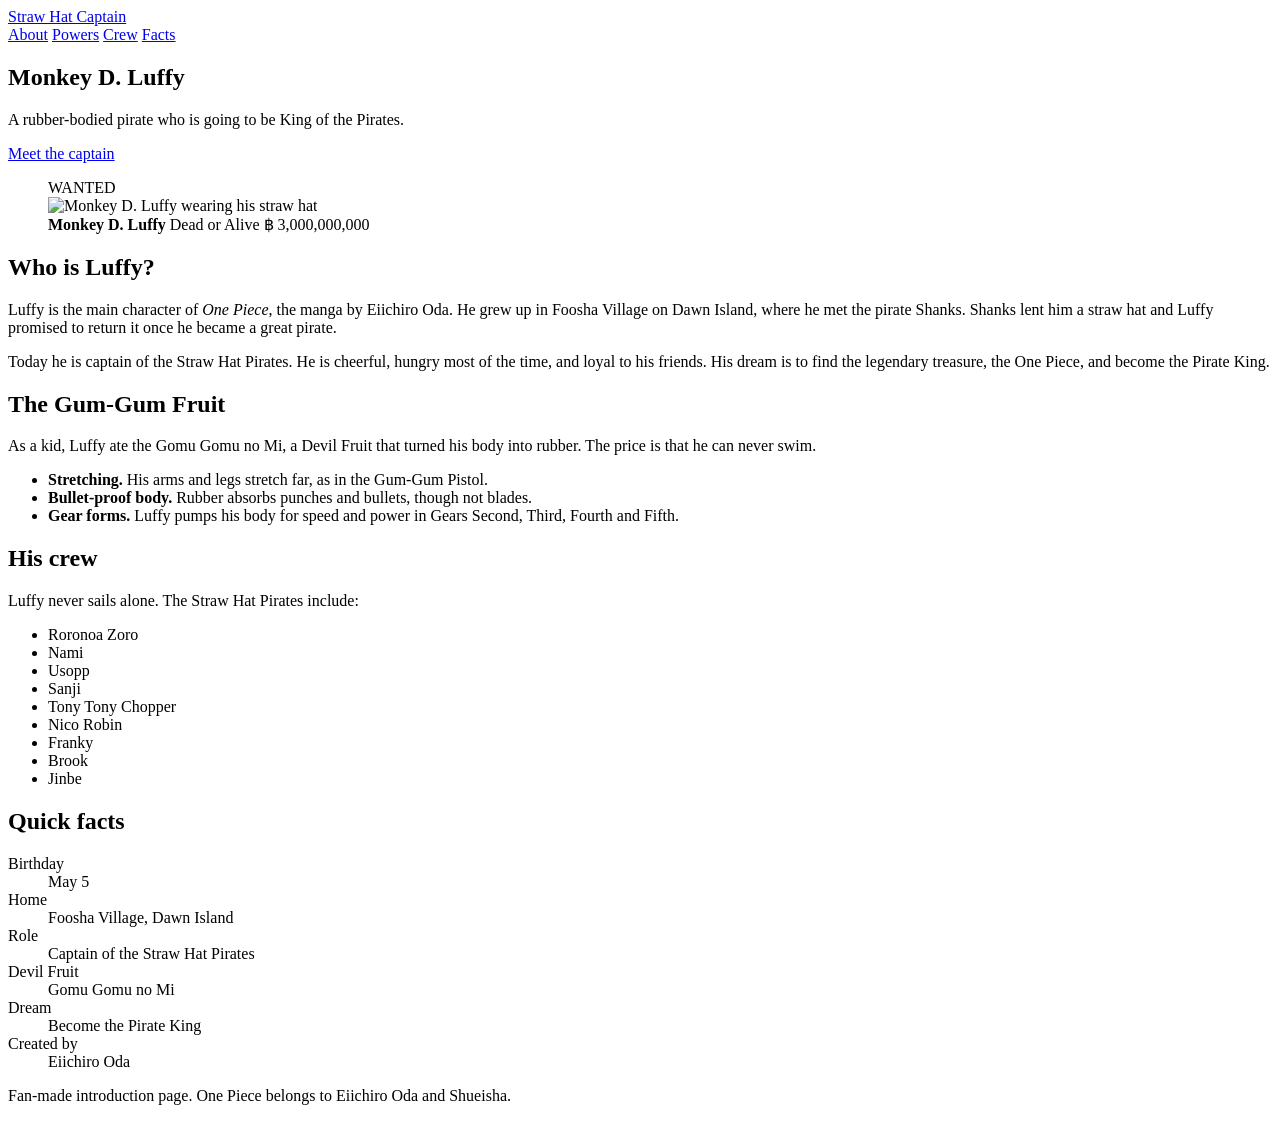
==== HTML/index.html @ 8cb4757f "Add files via upload" ====
<!DOCTYPE html>
<html lang="en">
<head>
  <meta charset="UTF-8">
  <meta name="viewport" content="width=device-width, initial-scale=1.0">
  <title>Monkey D. Luffy | Introduction</title>
  <link rel="preconnect" href="https://fonts.googleapis.com">
  <link href="https://fonts.googleapis.com/css2?family=Bowlby+One&family=Nunito:wght@400;700&display=swap" rel="stylesheet">
  <link rel="stylesheet" href="../css/style.css">
</head>
<body>

  <header class="topbar">
    <a href="#home" class="brand">Straw Hat Captain</a>
    <nav>
      <a href="#about">About</a>
      <a href="#powers">Powers</a>
      <a href="#crew">Crew</a>
      <a href="#facts">Facts</a>
    </nav>
  </header>

  <main>
    <!-- HERO -->
    <section class="hero" id="home">
      <div class="hero-text">
        <h1>Monkey D. Luffy</h1>
        <p class="tagline">A rubber-bodied pirate who is going to be King of the Pirates.</p>
        <a class="btn" href="#about">Meet the captain</a>
      </div>

      <figure class="poster">
        <div class="poster-title">WANTED</div>
        <div class="poster-photo">
          <!-- Save your Luffy picture as images/luffy.jpg (one folder up from this file) -->
          <img src="../images/images.jpg" alt="Monkey D. Luffy wearing his straw hat">
        </div>
        <figcaption>
          <strong>Monkey D. Luffy</strong>
          <span>Dead or Alive</span>
          <span class="bounty">฿ 3,000,000,000</span>
        </figcaption>
      </figure>
    </section>

    <!-- ABOUT -->
    <section class="section" id="about">
      <h2>Who is Luffy?</h2>
      <p>
        Luffy is the main character of <em>One Piece</em>, the manga by Eiichiro Oda.
        He grew up in Foosha Village on Dawn Island, where he met the pirate Shanks.
        Shanks lent him a straw hat and Luffy promised to return it once he became a great pirate.
      </p>
      <p>
        Today he is captain of the Straw Hat Pirates. He is cheerful, hungry
        most of the time, and loyal to his friends. His dream is to find the
        legendary treasure, the One Piece, and become the Pirate King.
      </p>
    </section>

    <!-- POWERS -->
    <section class="section" id="powers">
      <h2>The Gum-Gum Fruit</h2>
      <p>As a kid, Luffy ate the Gomu Gomu no Mi, a Devil Fruit that turned his body into rubber. The price is that he can never swim.</p>
      <ul class="powers">
        <li><strong>Stretching.</strong> His arms and legs stretch far, as in the Gum-Gum Pistol.</li>
        <li><strong>Bullet-proof body.</strong> Rubber absorbs punches and bullets, though not blades.</li>
        <li><strong>Gear forms.</strong> Luffy pumps his body for speed and power in Gears Second, Third, Fourth and Fifth.</li>
      </ul>
    </section>

    <!-- CREW -->
    <section class="section" id="crew">
      <h2>His crew</h2>
      <p>Luffy never sails alone. The Straw Hat Pirates include:</p>
      <ul class="crew">
        <li>Roronoa Zoro</li>
        <li>Nami</li>
        <li>Usopp</li>
        <li>Sanji</li>
        <li>Tony Tony Chopper</li>
        <li>Nico Robin</li>
        <li>Franky</li>
        <li>Brook</li>
        <li>Jinbe</li>
      </ul>
    </section>

    <!-- FACTS -->
    <section class="section" id="facts">
      <h2>Quick facts</h2>
      <dl class="facts">
        <dt>Birthday</dt><dd>May 5</dd>
        <dt>Home</dt><dd>Foosha Village, Dawn Island</dd>
        <dt>Role</dt><dd>Captain of the Straw Hat Pirates</dd>
        <dt>Devil Fruit</dt><dd>Gomu Gomu no Mi</dd>
        <dt>Dream</dt><dd>Become the Pirate King</dd>
        <dt>Created by</dt><dd>Eiichiro Oda</dd>
      </dl>
    </section>
  </main>

  <footer>
    <p>Fan-made introduction page. One Piece belongs to Eiichiro Oda and Shueisha.</p>
  </footer>

</body>
</html>
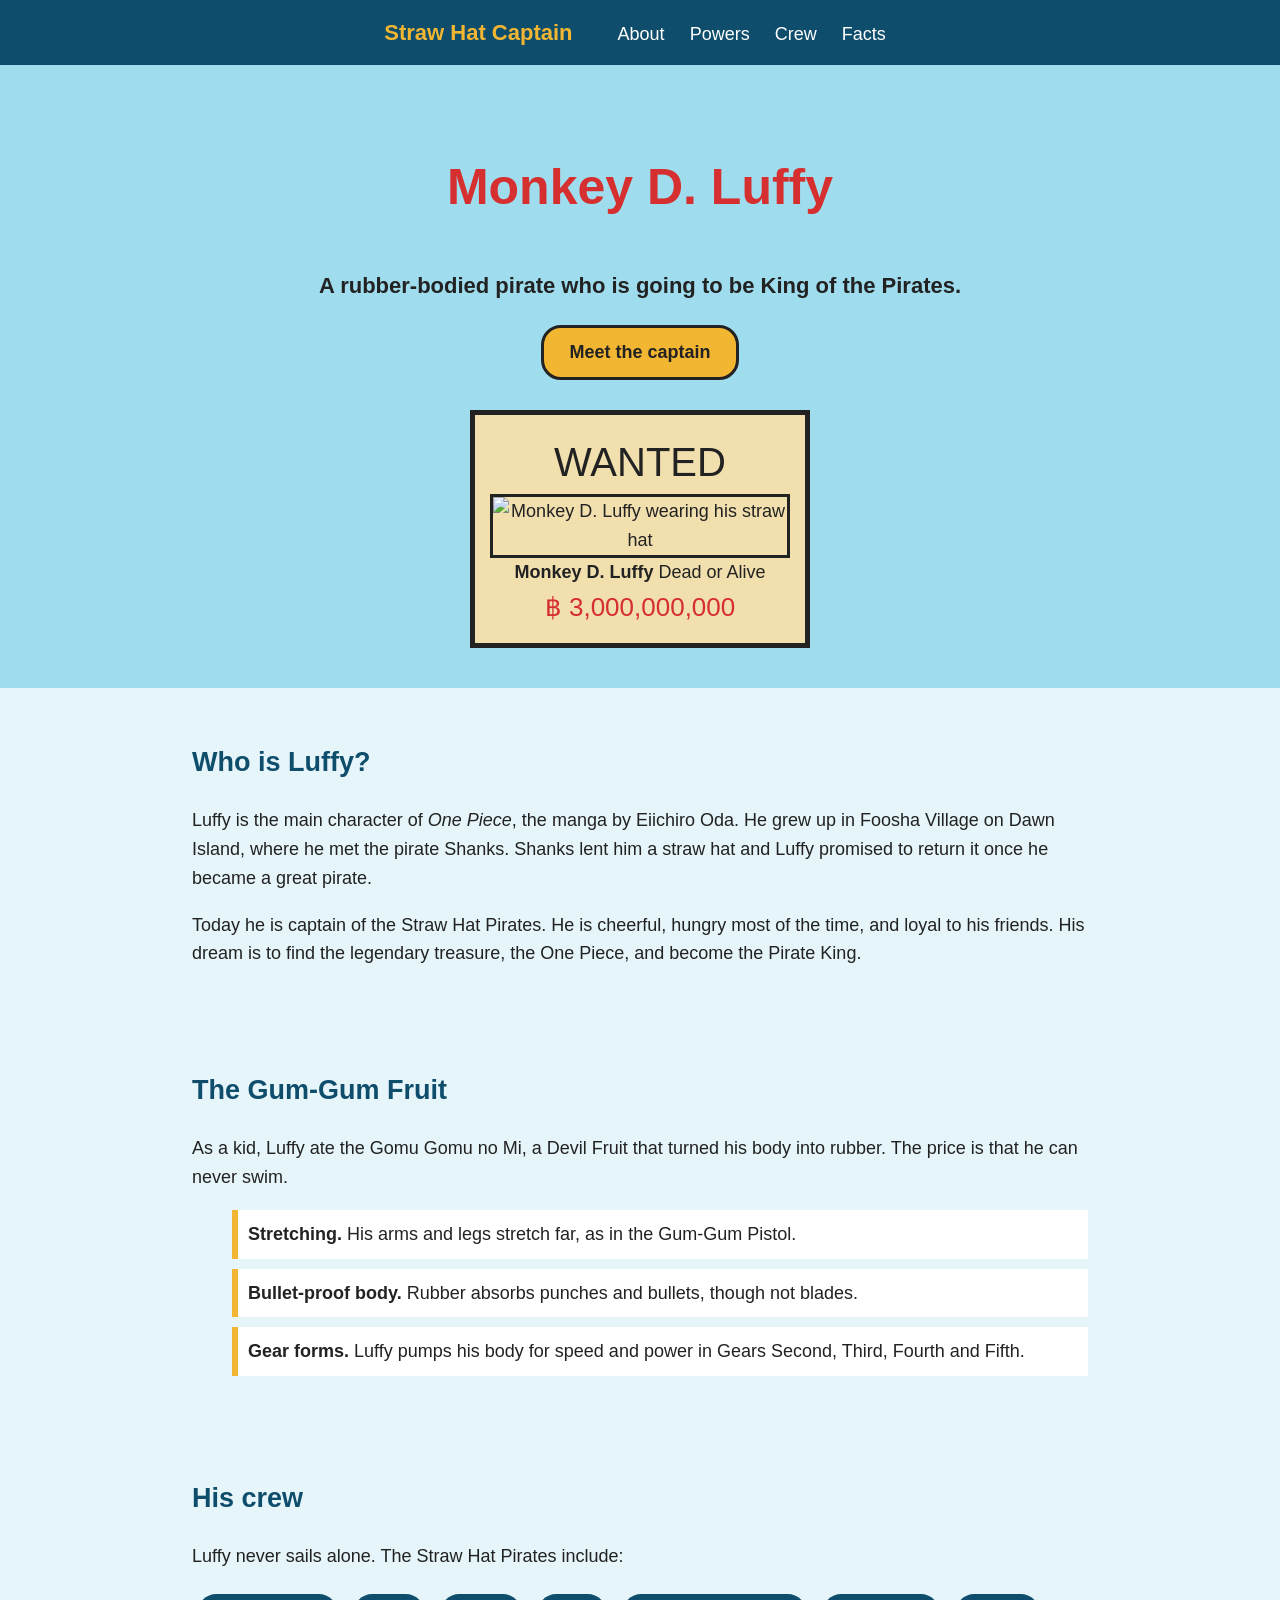
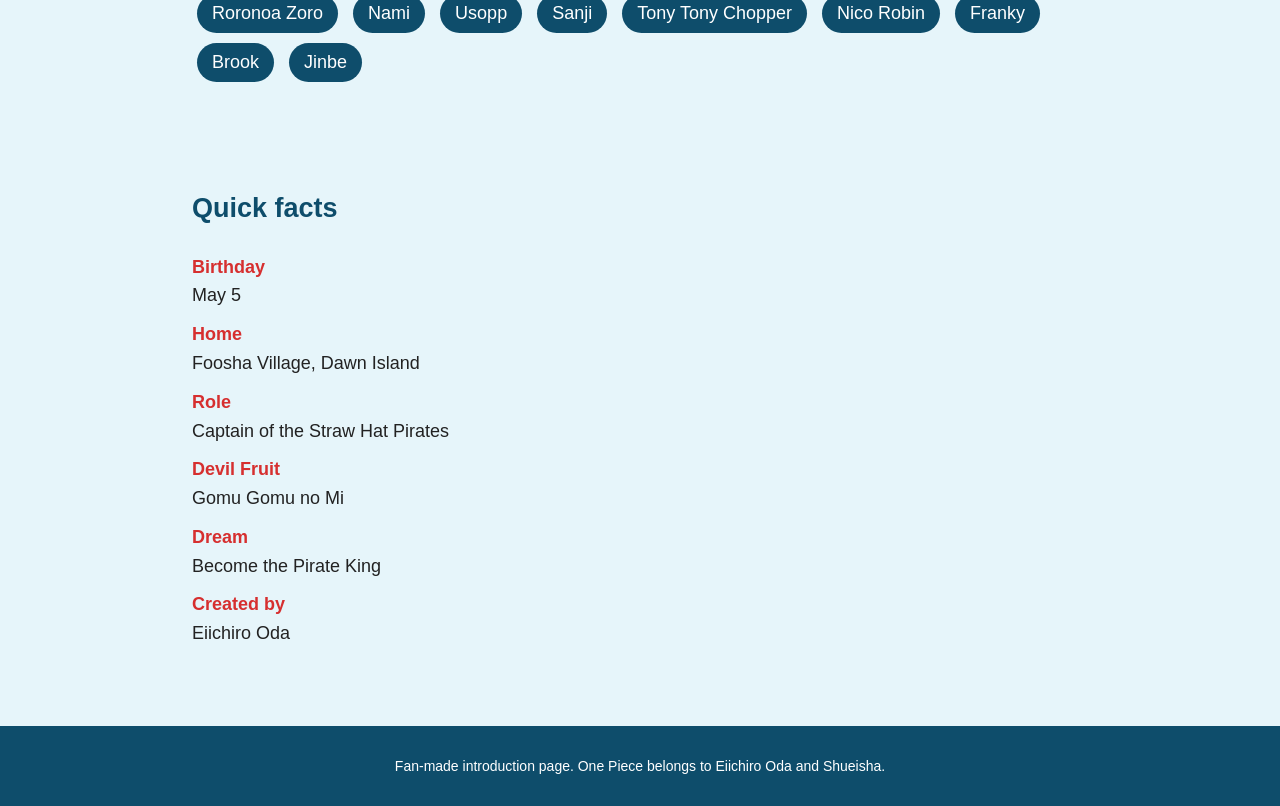
==== commit 09d55321: "Add files via upload" ====
--- a/HTML/index.html
+++ b/HTML/index.html
@@ -6,7 +6,7 @@
   <title>Monkey D. Luffy | Introduction</title>
   <link rel="preconnect" href="https://fonts.googleapis.com">
   <link href="https://fonts.googleapis.com/css2?family=Bowlby+One&family=Nunito:wght@400;700&display=swap" rel="stylesheet">
-  <link rel="stylesheet" href="../css/style.css">
+  <link rel="stylesheet" href="../CSS/style.css">
 </head>
 <body>
 
--- a/CSS/style.css
+++ b/CSS/style.css
@@ -0,0 +1,145 @@
+/* ----- Whole page ----- */
+body {
+  font-family: Arial, sans-serif;
+  font-size: 18px;
+  line-height: 1.6;
+  color: #222222;
+  background-color: #e6f5fa;
+  margin: 0;
+}
+
+h1, h2 {
+  font-family: Impact, Arial, sans-serif;
+  color: #0e4d6b;
+}
+
+/* ----- Top menu ----- */
+.topbar {
+  background-color: #0e4d6b;
+  padding: 15px;
+  text-align: center;
+}
+
+.brand {
+  color: #f2b632;
+  font-size: 22px;
+  font-weight: bold;
+  text-decoration: none;
+  margin-right: 30px;
+}
+
+.topbar nav {
+  display: inline;
+}
+
+.topbar nav a {
+  color: white;
+  text-decoration: none;
+  margin: 0 10px;
+}
+
+/* ----- Top part of the page ----- */
+.hero {
+  text-align: center;
+  padding: 40px 20px;
+  background-color: #9fdcee;
+}
+
+.hero h1 {
+  font-size: 50px;
+  color: #d62f2f;
+}
+
+.tagline {
+  font-size: 22px;
+  font-weight: bold;
+}
+
+.btn {
+  display: inline-block;
+  background-color: #f2b632;
+  color: #222222;
+  font-weight: bold;
+  text-decoration: none;
+  padding: 10px 25px;
+  border: 3px solid #222222;
+  border-radius: 20px;
+}
+
+/* ----- Wanted poster (your image is here) ----- */
+.poster {
+  background-color: #f1dfae;
+  border: 5px solid #222222;
+  width: 300px;
+  margin: 30px auto 0 auto;
+  padding: 15px;
+}
+
+.poster-title {
+  font-family: Impact, Arial, sans-serif;
+  font-size: 40px;
+}
+
+.poster-photo img {
+  width: 100%;
+  border: 3px solid #222222;
+}
+
+.bounty {
+  display: block;
+  font-family: Impact, Arial, sans-serif;
+  font-size: 26px;
+  color: #d62f2f;
+}
+
+/* ----- Sections ----- */
+.section {
+  width: 70%;
+  margin: 0 auto;
+  padding: 30px 0;
+}
+
+/* Powers list */
+.powers li {
+  background-color: white;
+  border-left: 6px solid #f2b632;
+  padding: 10px;
+  margin-bottom: 10px;
+  list-style: none;
+}
+
+/* Crew list */
+.crew {
+  padding: 0;
+}
+
+.crew li {
+  display: inline-block;
+  background-color: #0e4d6b;
+  color: white;
+  padding: 5px 15px;
+  margin: 5px;
+  border-radius: 20px;
+  list-style: none;
+}
+
+/* Quick facts */
+.facts dt {
+  font-weight: bold;
+  color: #d62f2f;
+  margin-top: 10px;
+}
+
+.facts dd {
+  margin-left: 0;
+}
+
+/* ----- Bottom of the page ----- */
+footer {
+  background-color: #0e4d6b;
+  color: white;
+  text-align: center;
+  padding: 15px;
+  margin-top: 30px;
+  font-size: 14px;
+}
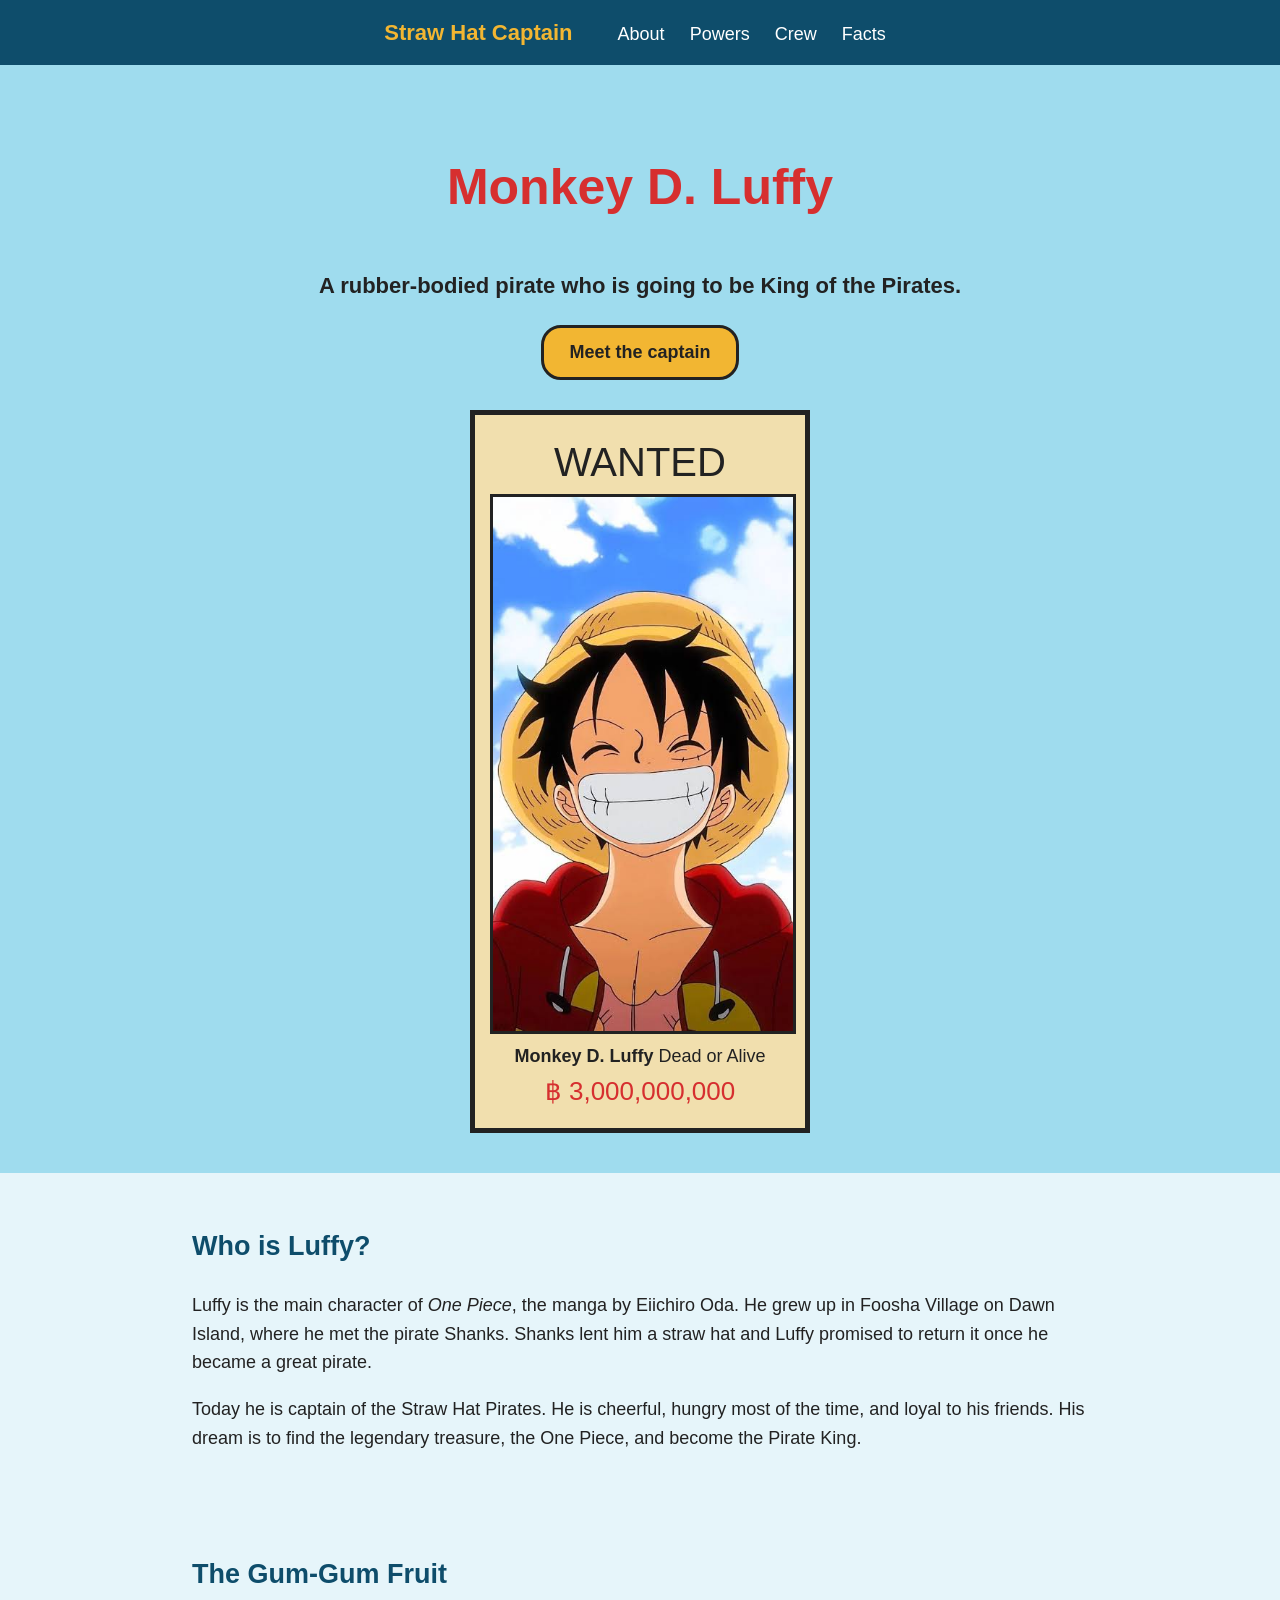
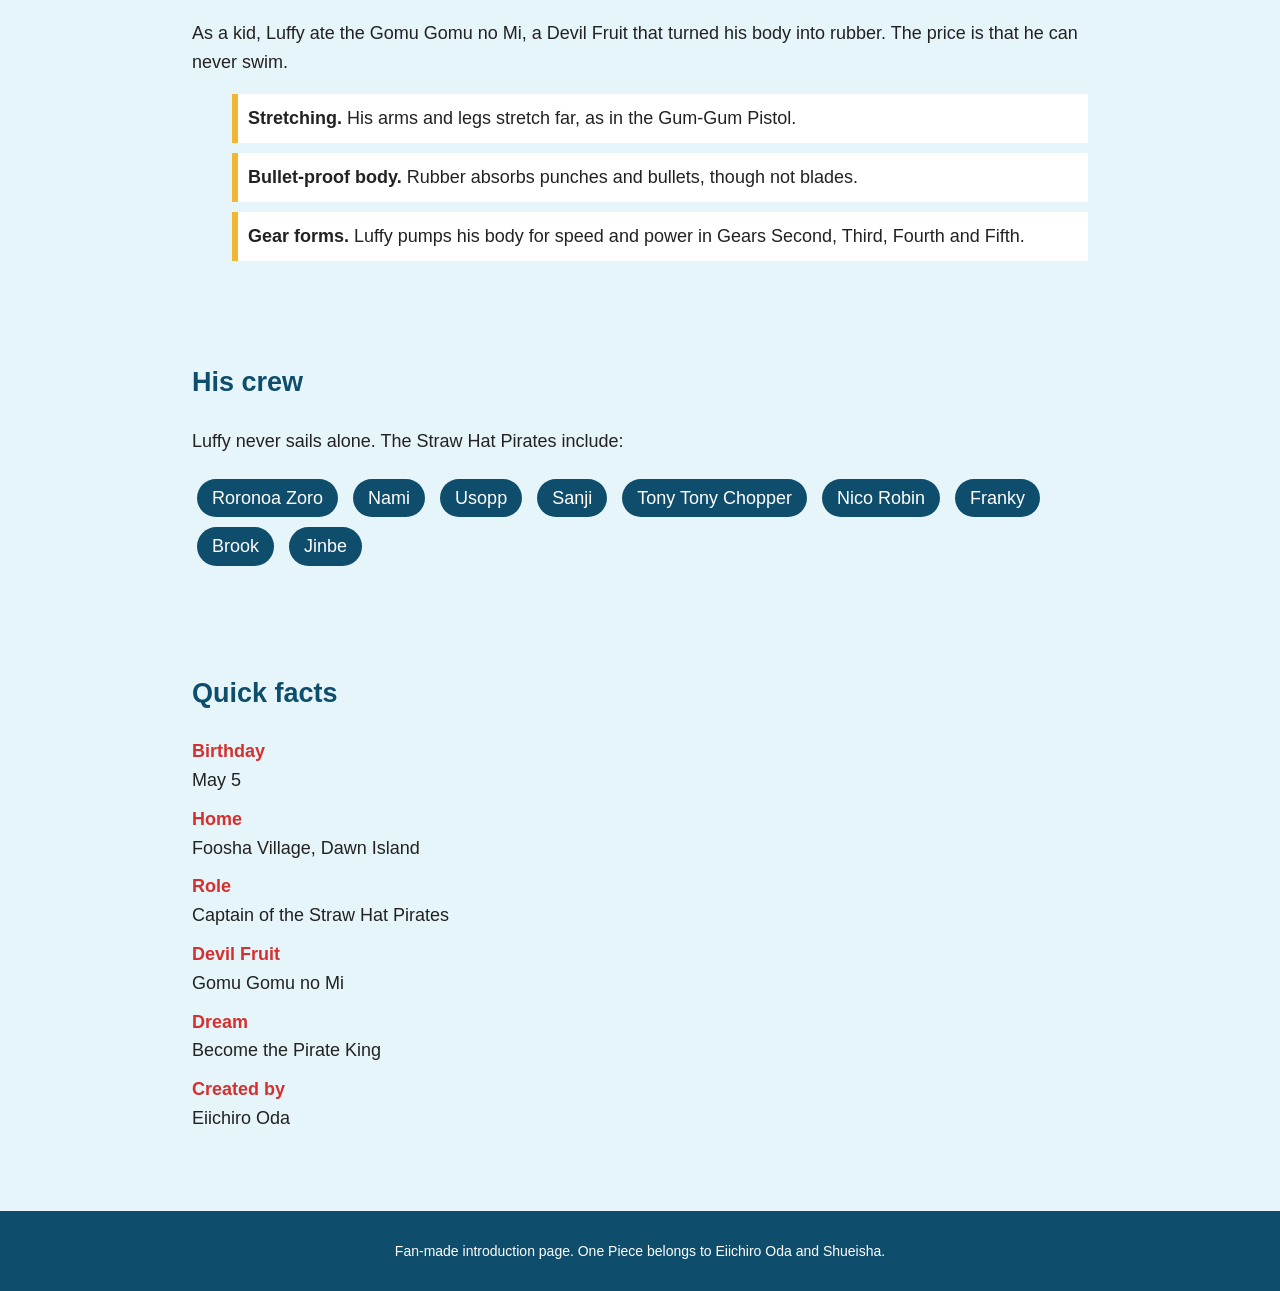
==== commit d12c3c16: "Add files via upload" ====
--- a/HTML/index.html
+++ b/HTML/index.html
@@ -4,8 +4,6 @@
   <meta charset="UTF-8">
   <meta name="viewport" content="width=device-width, initial-scale=1.0">
   <title>Monkey D. Luffy | Introduction</title>
-  <link rel="preconnect" href="https://fonts.googleapis.com">
-  <link href="https://fonts.googleapis.com/css2?family=Bowlby+One&family=Nunito:wght@400;700&display=swap" rel="stylesheet">
   <link rel="stylesheet" href="../CSS/style.css">
 </head>
 <body>
@@ -33,7 +31,7 @@
         <div class="poster-title">WANTED</div>
         <div class="poster-photo">
           <!-- Save your Luffy picture as images/luffy.jpg (one folder up from this file) -->
-          <img src="../images/images.jpg" alt="Monkey D. Luffy wearing his straw hat">
+          <img src="../IMAGES/images.jpg" alt="Monkey D. Luffy wearing his straw hat">
         </div>
         <figcaption>
           <strong>Monkey D. Luffy</strong>
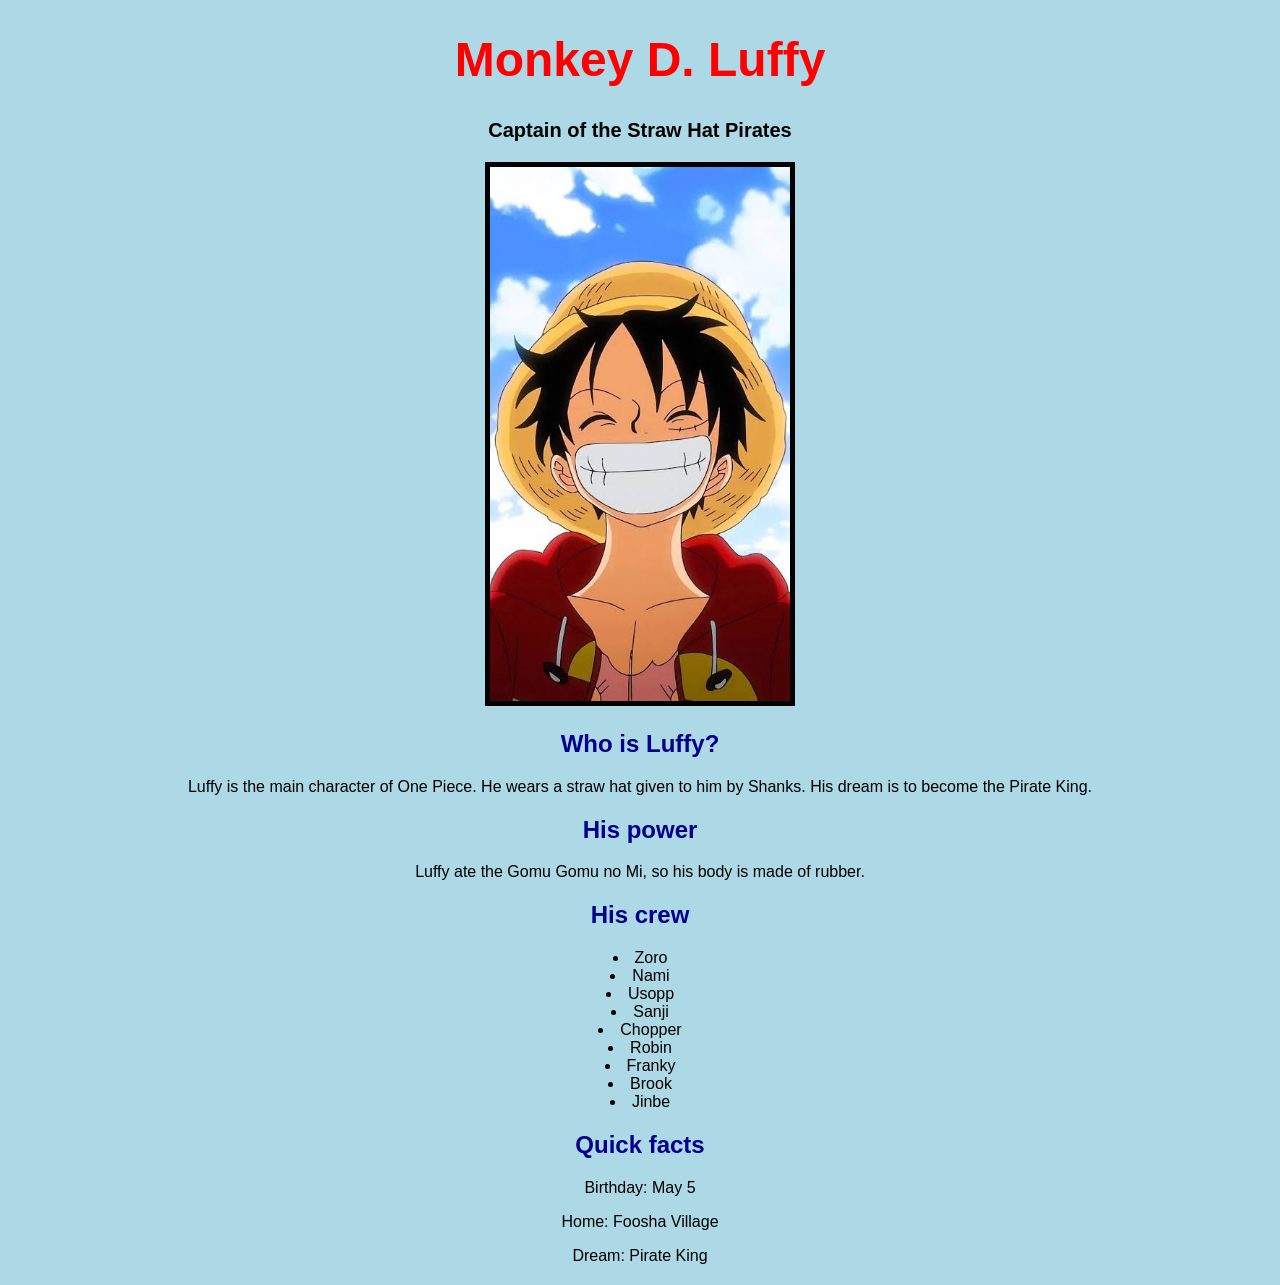
==== commit db35320b: "Add files via upload" ====
--- a/HTML/index.html
+++ b/HTML/index.html
@@ -1,106 +1,42 @@
 <!DOCTYPE html>
-<html lang="en">
+<html>
 <head>
-  <meta charset="UTF-8">
-  <meta name="viewport" content="width=device-width, initial-scale=1.0">
-  <title>Monkey D. Luffy | Introduction</title>
+  <title>Monkey D. Luffy</title>
   <link rel="stylesheet" href="../CSS/style.css">
 </head>
 <body>
 
-  <header class="topbar">
-    <a href="#home" class="brand">Straw Hat Captain</a>
-    <nav>
-      <a href="#about">About</a>
-      <a href="#powers">Powers</a>
-      <a href="#crew">Crew</a>
-      <a href="#facts">Facts</a>
-    </nav>
-  </header>
+  <h1>Monkey D. Luffy</h1>
+  <p class="tagline">Captain of the Straw Hat Pirates</p>
 
-  <main>
-    <!-- HERO -->
-    <section class="hero" id="home">
-      <div class="hero-text">
-        <h1>Monkey D. Luffy</h1>
-        <p class="tagline">A rubber-bodied pirate who is going to be King of the Pirates.</p>
-        <a class="btn" href="#about">Meet the captain</a>
-      </div>
+  <img src="../IMAGES/images.jpg" alt="Luffy" width="300">
 
-      <figure class="poster">
-        <div class="poster-title">WANTED</div>
-        <div class="poster-photo">
-          <!-- Save your Luffy picture as images/luffy.jpg (one folder up from this file) -->
-          <img src="../IMAGES/images.jpg" alt="Monkey D. Luffy wearing his straw hat">
-        </div>
-        <figcaption>
-          <strong>Monkey D. Luffy</strong>
-          <span>Dead or Alive</span>
-          <span class="bounty">฿ 3,000,000,000</span>
-        </figcaption>
-      </figure>
-    </section>
+  <h2>Who is Luffy?</h2>
+  <p>
+    Luffy is the main character of One Piece. He wears a straw hat given to him
+    by Shanks. His dream is to become the Pirate King.
+  </p>
 
-    <!-- ABOUT -->
-    <section class="section" id="about">
-      <h2>Who is Luffy?</h2>
-      <p>
-        Luffy is the main character of <em>One Piece</em>, the manga by Eiichiro Oda.
-        He grew up in Foosha Village on Dawn Island, where he met the pirate Shanks.
-        Shanks lent him a straw hat and Luffy promised to return it once he became a great pirate.
-      </p>
-      <p>
-        Today he is captain of the Straw Hat Pirates. He is cheerful, hungry
-        most of the time, and loyal to his friends. His dream is to find the
-        legendary treasure, the One Piece, and become the Pirate King.
-      </p>
-    </section>
+  <h2>His power</h2>
+  <p>Luffy ate the Gomu Gomu no Mi, so his body is made of rubber.</p>
 
-    <!-- POWERS -->
-    <section class="section" id="powers">
-      <h2>The Gum-Gum Fruit</h2>
-      <p>As a kid, Luffy ate the Gomu Gomu no Mi, a Devil Fruit that turned his body into rubber. The price is that he can never swim.</p>
-      <ul class="powers">
-        <li><strong>Stretching.</strong> His arms and legs stretch far, as in the Gum-Gum Pistol.</li>
-        <li><strong>Bullet-proof body.</strong> Rubber absorbs punches and bullets, though not blades.</li>
-        <li><strong>Gear forms.</strong> Luffy pumps his body for speed and power in Gears Second, Third, Fourth and Fifth.</li>
-      </ul>
-    </section>
+  <h2>His crew</h2>
+  <ul>
+    <li>Zoro</li>
+    <li>Nami</li>
+    <li>Usopp</li>
+    <li>Sanji</li>
+    <li>Chopper</li>
+    <li>Robin</li>
+    <li>Franky</li>
+    <li>Brook</li>
+    <li>Jinbe</li>
+  </ul>
 
-    <!-- CREW -->
-    <section class="section" id="crew">
-      <h2>His crew</h2>
-      <p>Luffy never sails alone. The Straw Hat Pirates include:</p>
-      <ul class="crew">
-        <li>Roronoa Zoro</li>
-        <li>Nami</li>
-        <li>Usopp</li>
-        <li>Sanji</li>
-        <li>Tony Tony Chopper</li>
-        <li>Nico Robin</li>
-        <li>Franky</li>
-        <li>Brook</li>
-        <li>Jinbe</li>
-      </ul>
-    </section>
-
-    <!-- FACTS -->
-    <section class="section" id="facts">
-      <h2>Quick facts</h2>
-      <dl class="facts">
-        <dt>Birthday</dt><dd>May 5</dd>
-        <dt>Home</dt><dd>Foosha Village, Dawn Island</dd>
-        <dt>Role</dt><dd>Captain of the Straw Hat Pirates</dd>
-        <dt>Devil Fruit</dt><dd>Gomu Gomu no Mi</dd>
-        <dt>Dream</dt><dd>Become the Pirate King</dd>
-        <dt>Created by</dt><dd>Eiichiro Oda</dd>
-      </dl>
-    </section>
-  </main>
-
-  <footer>
-    <p>Fan-made introduction page. One Piece belongs to Eiichiro Oda and Shueisha.</p>
-  </footer>
+  <h2>Quick facts</h2>
+  <p>Birthday: May 5</p>
+  <p>Home: Foosha Village</p>
+  <p>Dream: Pirate King</p>
 
 </body>
 </html>
--- a/CSS/style.css
+++ b/CSS/style.css
@@ -1,145 +1,29 @@
-/* ----- Whole page ----- */
 body {
   font-family: Arial, sans-serif;
-  font-size: 18px;
-  line-height: 1.6;
-  color: #222222;
-  background-color: #e6f5fa;
-  margin: 0;
+  background-color: lightblue;
+  text-align: center;
+  margin: 20px;
 }
 
-h1, h2 {
-  font-family: Impact, Arial, sans-serif;
-  color: #0e4d6b;
+h1 {
+  color: red;
+  font-size: 48px;
 }
 
-/* ----- Top menu ----- */
-.topbar {
-  background-color: #0e4d6b;
-  padding: 15px;
-  text-align: center;
-}
-
-.brand {
-  color: #f2b632;
-  font-size: 22px;
-  font-weight: bold;
-  text-decoration: none;
-  margin-right: 30px;
-}
-
-.topbar nav {
-  display: inline;
-}
-
-.topbar nav a {
-  color: white;
-  text-decoration: none;
-  margin: 0 10px;
-}
-
-/* ----- Top part of the page ----- */
-.hero {
-  text-align: center;
-  padding: 40px 20px;
-  background-color: #9fdcee;
-}
-
-.hero h1 {
-  font-size: 50px;
-  color: #d62f2f;
+h2 {
+  color: darkblue;
 }
 
 .tagline {
-  font-size: 22px;
+  font-size: 20px;
   font-weight: bold;
 }
 
-.btn {
-  display: inline-block;
-  background-color: #f2b632;
-  color: #222222;
-  font-weight: bold;
-  text-decoration: none;
-  padding: 10px 25px;
-  border: 3px solid #222222;
-  border-radius: 20px;
+img {
+  border: 5px solid black;
 }
 
-/* ----- Wanted poster (your image is here) ----- */
-.poster {
-  background-color: #f1dfae;
-  border: 5px solid #222222;
-  width: 300px;
-  margin: 30px auto 0 auto;
-  padding: 15px;
-}
-
-.poster-title {
-  font-family: Impact, Arial, sans-serif;
-  font-size: 40px;
-}
-
-.poster-photo img {
-  width: 100%;
-  border: 3px solid #222222;
-}
-
-.bounty {
-  display: block;
-  font-family: Impact, Arial, sans-serif;
-  font-size: 26px;
-  color: #d62f2f;
-}
-
-/* ----- Sections ----- */
-.section {
-  width: 70%;
-  margin: 0 auto;
-  padding: 30px 0;
-}
-
-/* Powers list */
-.powers li {
-  background-color: white;
-  border-left: 6px solid #f2b632;
-  padding: 10px;
-  margin-bottom: 10px;
-  list-style: none;
-}
-
-/* Crew list */
-.crew {
+ul {
+  list-style-position: inside;
   padding: 0;
-}
-
-.crew li {
-  display: inline-block;
-  background-color: #0e4d6b;
-  color: white;
-  padding: 5px 15px;
-  margin: 5px;
-  border-radius: 20px;
-  list-style: none;
-}
-
-/* Quick facts */
-.facts dt {
-  font-weight: bold;
-  color: #d62f2f;
-  margin-top: 10px;
-}
-
-.facts dd {
-  margin-left: 0;
-}
-
-/* ----- Bottom of the page ----- */
-footer {
-  background-color: #0e4d6b;
-  color: white;
-  text-align: center;
-  padding: 15px;
-  margin-top: 30px;
-  font-size: 14px;
 }
